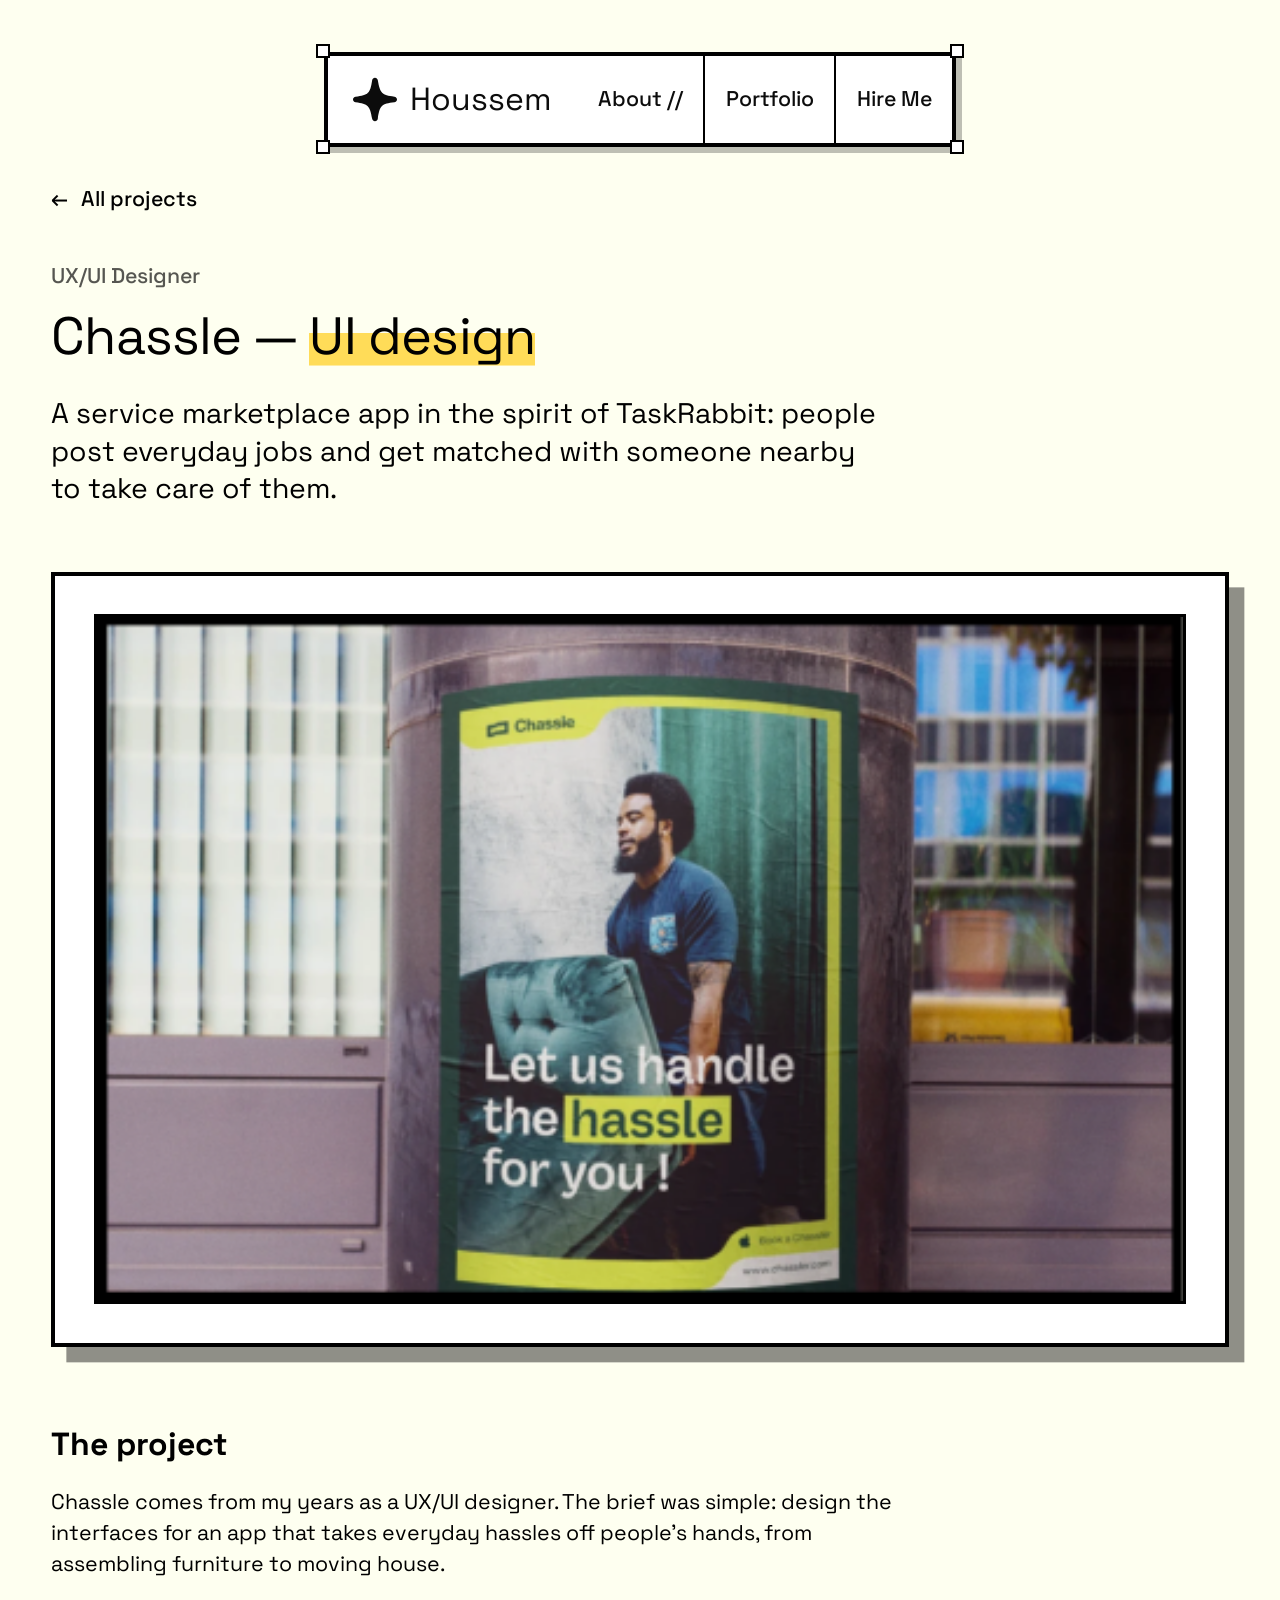
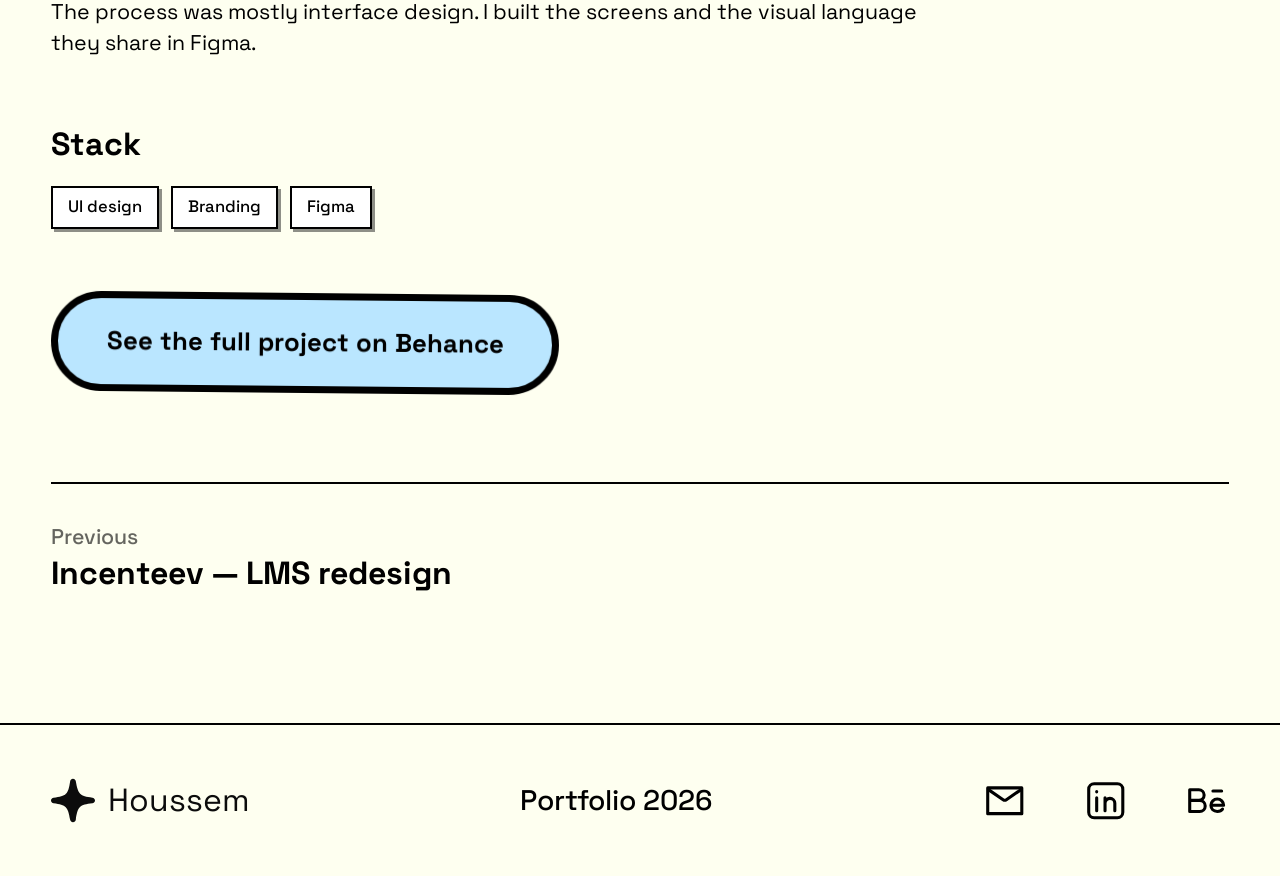
==== work/chassle-ui-design.html @ 91eaba1f "Portfolio site: initial commit Static site generated from content/site.mjs by build.mjs.  Co-Authore" ====
<!doctype html>
<html lang="en">
  <head>
    <meta charset="utf-8" />
    <meta name="viewport" content="width=device-width, initial-scale=1" />
    <title>Chassle — UI design · Houssem Setti</title>
    <meta name="description" content="A service marketplace app in the spirit of TaskRabbit: people post everyday jobs and get matched with someone nearby to take care of them." />
    <meta name="theme-color" content="#fefff0" />
    <meta property="og:title" content="Chassle — UI design · Houssem Setti" />
    <meta property="og:description" content="A service marketplace app in the spirit of TaskRabbit: people post everyday jobs and get matched with someone nearby to take care of them." />
    <meta property="og:type" content="website" />
    <link rel="icon" href="../assets/svg/logo-sparkle.svg" type="image/svg+xml" />
    <link rel="preconnect" href="https://fonts.googleapis.com" />
    <link rel="preconnect" href="https://fonts.gstatic.com" crossorigin />
    <link
      href="https://fonts.googleapis.com/css2?family=Space+Grotesk:wght@300..700&display=swap"
      rel="stylesheet"
    />
    <link rel="stylesheet" href="../assets/styles.css" />
  </head>
  <body>
    <a class="skip" href="#main">Skip to content</a>

    <header class="nav-wrap">
      <nav class="nav" data-open="false">
        <span class="nav__corner nav__corner--tl" aria-hidden="true"></span>
        <span class="nav__corner nav__corner--tr" aria-hidden="true"></span>
        <span class="nav__corner nav__corner--bl" aria-hidden="true"></span>
        <span class="nav__corner nav__corner--br" aria-hidden="true"></span>

        <a class="nav__brand" href="../index.html">
          <img src="../assets/svg/logo-sparkle.svg" alt="" width="49" height="49" />
          Houssem
        </a>

        <button class="nav__toggle" type="button" aria-expanded="false" aria-label="Menu">
          <span></span><span></span><span></span>
        </button>

        <ul class="nav__list">
          <li><a class="nav__link" href="../index.html#about"><span>About //</span></a></li>
          <li><a class="nav__link" href="../index.html#work"><span>Portfolio</span></a></li>
          <li><a class="nav__link" href="../index.html#contact"><span>Hire Me</span></a></li>
          <span class="nav__marker" aria-hidden="true"></span>
        </ul>
      </nav>
    </header>

    <main id="main">

      <div class="section work-page shell">
        <a class="back" href="../index.html#work">All projects</a>

        <header class="work-hero">
          <p class="work-hero__eyebrow">UX/UI Designer</p>
          <h1 class="work-hero__title">Chassle — <mark>UI design</mark></h1>
          <p class="work-hero__summary">A service marketplace app in the spirit of TaskRabbit: people post everyday jobs and get matched with someone nearby to take care of them.</p>
        </header>

        <figure class="work-shot reveal">
          <img src="../assets/img/work-chassle-ui-design.png" alt="Chassle — UI design" width="464" height="293" />
        </figure>


        <div class="work-body">
          <section class="work-section reveal">
            <h2 class="work-section__heading">The project</h2>
            <p>Chassle comes from my years as a UX/UI designer. The brief was simple: design the interfaces for an app that takes everyday hassles off people’s hands, from assembling furniture to moving house.</p>
            <p>The process was mostly interface design. I built the screens and the visual language they share in Figma.</p>
          </section>

          <section class="work-section reveal">
            <h2 class="work-section__heading">Stack</h2>
            <ul class="chips">
              <li class="chip">UI design</li>
              <li class="chip">Branding</li>
              <li class="chip">Figma</li>
            </ul>
          </section>

          <p class="work-link reveal">
            <a class="btn" href="https://www.behance.net/gallery/179997779/Chassle-Brand-Identity-by-Falta-Studio" target="_blank" rel="noreferrer noopener">See the full project on Behance</a>
          </p>
        </div>

        <nav class="work-nav">
          <a class="work-nav__link" href="incenteev-lms-feature.html"><small>Previous</small>Incenteev — LMS redesign</a>
          <span></span>
        </nav>
      </div>
    </main>

    <footer class="footer">
      <div class="shell footer__row">
        <a class="nav__brand" href="../index.html" style="padding:0">
          <img src="../assets/svg/logo-sparkle.svg" alt="" width="49" height="49" />
          Houssem
        </a>
        <p class="footer__line">Portfolio 2026</p>
        <div class="footer__social">
          <a class="social" href="mailto:houssemsetties@gmail.com">
            <span class="visually-hidden">Email</span>
            <svg viewBox="0 0 24 24" fill="none" stroke="currentColor" stroke-width="1.7" stroke-linecap="round" stroke-linejoin="round" aria-hidden="true"><path d="M2.6 4.9h18.8v14.2H2.6z" /><path d="m3.2 6 7.9 5.4a1.6 1.6 0 0 0 1.8 0L20.8 6" /></svg>
          </a>
          <a class="social" href="https://www.linkedin.com/in/houssem-setti/" target="_blank" rel="noreferrer noopener">
            <span class="visually-hidden">LinkedIn</span>
            <svg viewBox="0 0 24 24" fill="none" stroke="currentColor" stroke-width="1.7" stroke-linecap="round" stroke-linejoin="round" aria-hidden="true"><rect x="2.6" y="2.6" width="18.8" height="18.8" rx="3" /><path d="M7 10.4v7.1M7 6.9v.2M11.6 17.5v-4.1a2.7 2.7 0 0 1 5.4 0v4.1M11.6 10.4v7.1" /></svg>
          </a>
          <a class="social" href="https://www.behance.net/houssemsetti" target="_blank" rel="noreferrer noopener">
            <span class="visually-hidden">Behance</span>
            <svg viewBox="0 0 24 24" fill="none" stroke="currentColor" stroke-width="1.7" stroke-linecap="round" stroke-linejoin="round" aria-hidden="true"><path d="M2.6 5.9h5a2.9 2.9 0 0 1 0 5.9h-5zM2.6 11.8h5.5a3 3 0 0 1 0 6.1H2.6zM14.3 14.5h7a3.5 3.5 0 1 0-7 0c0 2 1.4 3.4 3.5 3.4 1.3 0 2.3-.4 2.9-1.3M15.4 6.6h4.8" /></svg>
          </a>
        </div>
      </div>
    </footer>

    <script src="../assets/main.js" defer></script>
  </body>
</html>
---- assets/styles.css ----
/* ==========================================================================
   Houssem Setti — portfolio v2
   Design system lifted from the Figma "Portfolio design V2" frame.
   Tokens live at the top; everything below only consumes them.
   ========================================================================== */

/* --- Tokens --------------------------------------------------------------- */

:root {
  /* Surface */
  --paper: #fefff0;
  --card: #ffffff;
  --ink: #000000;
  --ink-soft: #0c0c0c;

  /* Accents, straight from the Figma badges */
  --yellow: #ffdc58;
  --blue: #bae6ff;
  --purple: #c5a1ff;
  --red: #ff6258;
  --sky: #61bcff;

  /* Hard shadows */
  --shadow-ink: rgba(0, 0, 0, 0.44);
  --shadow-soft: rgba(0, 0, 0, 0.25);
  --shadow-grey: #8e8f87;

  /* Stroke weights. Everything is hand-drawn-thick and scales with the page. */
  --bw: clamp(2px, 0.35vw, 5px);
  --bw-thick: clamp(3px, 0.56vw, 8px);
  --bw-hair: clamp(2px, 0.21vw, 3px);
  --bw-img: clamp(2px, 0.3vw, 4px);

  /* Type */
  --font: "Space Grotesk", "Inter", ui-sans-serif, system-ui, -apple-system, sans-serif;
  --t-h1: clamp(1.875rem, 4.1vw, 3.6875rem);
  --t-h2: clamp(2.125rem, 5.55vw, 5rem);
  --t-h3: clamp(1.625rem, 3.34vw, 3rem);
  --t-title: clamp(1.375rem, 2.5vw, 2.25rem);
  --t-body: clamp(1rem, 1.67vw, 1.5rem);
  --t-lead: clamp(1rem, 2.22vw, 2rem);
  --t-nav: clamp(1.0625rem, 1.67vw, 1.5rem);
  --t-brand: clamp(1.375rem, 2.5vw, 2.25rem);

  /* Rhythm */
  --page: 1240px;
  --gutter: clamp(1.25rem, 4vw, 3.5rem);
  --section-gap: clamp(4.5rem, 10vw, 9.5rem);

  /* Motion — borrowed from the iOS kit.
     `ease-ios` is the standard iOS transition curve; `ease-spring` overshoots
     the way a UIKit spring does when you let go of a control. */
  --ease-ios: cubic-bezier(0.32, 0.72, 0, 1);
  --ease-spring: cubic-bezier(0.34, 1.56, 0.64, 1);
  --dur-fast: 180ms;
  --dur: 320ms;
  --dur-slow: 560ms;
}

/* --- Reset ---------------------------------------------------------------- */

*,
*::before,
*::after { box-sizing: border-box; }

html {
  -webkit-text-size-adjust: 100%;
  /* JS drives the smooth scroll so it can use the iOS easing curve, but this
     keeps keyboard / no-JS navigation pleasant too. */
  scroll-behavior: smooth;
  scroll-padding-top: clamp(6rem, 12vw, 10rem);
}

body {
  margin: 0;
  background: var(--paper);
  color: var(--ink);
  font-family: var(--font);
  font-size: var(--t-body);
  line-height: 1.35;
  -webkit-font-smoothing: antialiased;
  overflow-x: hidden;
}

img, svg { display: block; max-width: 100%; }
a { color: inherit; }
h1, h2, h3, p, ul, figure, blockquote { margin: 0; }
ul { padding: 0; list-style: none; }
button { font: inherit; color: inherit; background: none; border: 0; }

::selection { background: var(--yellow); color: var(--ink); }

:focus-visible {
  outline: var(--bw-hair) solid var(--ink);
  outline-offset: 4px;
  border-radius: 2px;
}

.skip {
  position: absolute;
  left: -9999px;
  top: 0;
  z-index: 100;
  padding: 0.75rem 1.25rem;
  background: var(--yellow);
  border: var(--bw-hair) solid var(--ink);
  font-weight: 700;
}
.skip:focus { left: 1rem; top: 1rem; }

.visually-hidden {
  position: absolute;
  width: 1px; height: 1px;
  margin: -1px; padding: 0;
  overflow: hidden;
  clip-path: inset(50%);
  white-space: nowrap;
}

/* --- Layout --------------------------------------------------------------- */

.shell {
  width: min(100% - (var(--gutter) * 2), var(--page));
  margin-inline: auto;
}

.section { padding-block: var(--section-gap); position: relative; }

/* --- Shared: hand-drawn frame -------------------------------------------- */

/* The sketchy black outline is an SVG that deliberately overhangs the box it
   wraps, exactly as it does in the Figma file. */
.sketch {
  position: absolute;
  left: -3.32%;
  top: -2.54%;
  width: 107.04%;
  height: 105.47%;
  max-width: none; /* the overhang needs more than the global 100% cap */
  pointer-events: none;
}

/* --- Shared: pill button -------------------------------------------------- */

.btn {
  --btn-bg: var(--blue);
  display: inline-flex;
  align-items: center;
  justify-content: center;
  padding: clamp(0.85rem, 2vw, 1.875rem) clamp(1.75rem, 3.8vw, 3.4375rem);
  background: var(--btn-bg);
  border: var(--bw-thick) solid var(--ink);
  border-radius: 92px;
  font-size: clamp(1rem, 2.01vw, 1.8125rem);
  font-weight: 700;
  text-decoration: none;
  white-space: nowrap;
  rotate: 0.54deg;
  transition:
    transform var(--dur) var(--ease-spring),
    background-color var(--dur-fast) var(--ease-ios);
  will-change: transform;
}

@media (hover: hover) {
  .btn:hover { transform: translateY(-3px) scale(1.02); background: #a9def9; }
}

/* iOS press: the control shrinks under the finger and springs back. */
.btn.is-pressed { transform: scale(0.94); transition-duration: var(--dur-fast); }

.cta-group {
  position: relative;
  display: inline-flex;
  align-items: flex-end;
}

/* The three scribbled "tap" marks that sit next to the button in the design. */
.cta-group__spark {
  position: absolute;
  left: 100%;
  bottom: clamp(-0.6rem, -1.2vw, -0.4rem);
  width: clamp(1.25rem, 2.7vw, 2.4rem);
  margin-left: clamp(-0.6rem, -0.7vw, -0.45rem);
  rotate: 32.89deg;
  transition: transform var(--dur) var(--ease-spring), opacity var(--dur) var(--ease-ios);
}
.cta-group:hover .cta-group__spark { transform: translate(4px, -4px) scale(1.12); }

/* --- Nav ------------------------------------------------------------------ */

.nav-wrap {
  position: sticky;
  top: clamp(0.75rem, 2vw, 1.75rem);
  z-index: 50;
  display: flex;
  justify-content: center;
  padding-inline: var(--gutter);
  padding-top: clamp(0.75rem, 2vw, 1.75rem);
  pointer-events: none;
}

.nav {
  position: relative;
  display: flex;
  align-items: stretch;
  background: var(--card);
  border: var(--bw) solid var(--ink);
  box-shadow: 6px 6px 0 var(--shadow-soft);
  pointer-events: auto;
  transition: box-shadow var(--dur) var(--ease-ios), transform var(--dur) var(--ease-ios);
}

/* The four little outlined squares pinned to the nav corners. */
.nav__corner {
  position: absolute;
  width: 14px;
  height: 14px;
  background: var(--card);
  border: var(--bw-hair) solid var(--ink);
}
.nav__corner--tl { left: calc(var(--bw) * -1 - 7px); top: calc(var(--bw) * -1 - 7px); }
.nav__corner--tr { right: calc(var(--bw) * -1 - 7px); top: calc(var(--bw) * -1 - 7px); }
.nav__corner--bl { left: calc(var(--bw) * -1 - 7px); bottom: calc(var(--bw) * -1 - 7px); }
.nav__corner--br { right: calc(var(--bw) * -1 - 7px); bottom: calc(var(--bw) * -1 - 7px); }

.nav__brand {
  display: flex;
  align-items: center;
  gap: clamp(0.5rem, 1vw, 0.9375rem);
  padding: clamp(0.7rem, 1.5vw, 1.375rem) clamp(1rem, 2vw, 1.75rem);
  font-size: var(--t-brand);
  color: var(--ink-soft);
  text-decoration: none;
  transition: transform var(--dur) var(--ease-spring);
}
.nav__brand img {
  width: clamp(1.5rem, 3.4vw, 3.0625rem);
  transition: transform var(--dur-slow) var(--ease-spring);
}
@media (hover: hover) {
  .nav__brand:hover img { transform: rotate(90deg) scale(1.1); }
}
.nav__brand.is-pressed { transform: scale(0.95); }

.nav__list {
  position: relative;
  display: flex;
  align-items: stretch;
}

.nav__list li { display: flex; }
.nav__list li + li,
.nav__brand + .nav__list { border-left: var(--bw-hair) solid var(--ink); }

.nav__link {
  position: relative;
  display: flex;
  align-items: center;
  padding: clamp(0.7rem, 1.5vw, 1.375rem) clamp(0.8rem, 1.6vw, 1.5rem);
  font-size: var(--t-nav);
  font-weight: 500;
  color: var(--ink-soft);
  text-decoration: none;
  white-space: nowrap;
  transition: transform var(--dur) var(--ease-spring);
}
.nav__link span { position: relative; z-index: 1; }
.nav__link.is-pressed { transform: scale(0.92); }

/* The yellow marker behind the current section's label. It slides between
   items like an iOS segmented control rather than cutting. */
.nav__marker {
  position: absolute;
  left: 0;
  bottom: clamp(0.9rem, 2vw, 1.55rem);
  height: 10px;
  background: var(--yellow);
  transform: translateX(var(--marker-x, 0)) scaleX(var(--marker-sx, 0));
  transform-origin: left center;
  width: 1px;
  opacity: 0;
  transition:
    transform var(--dur-slow) var(--ease-ios),
    opacity var(--dur) var(--ease-ios);
  pointer-events: none;
}
.nav__marker.is-on { opacity: 1; }

.nav__toggle {
  display: none;
  align-items: center;
  padding: clamp(0.7rem, 1.5vw, 1.375rem) clamp(0.9rem, 2vw, 1.25rem);
  border-left: var(--bw-hair) solid var(--ink);
  cursor: pointer;
  transition: transform var(--dur) var(--ease-spring);
}
.nav__toggle.is-pressed { transform: scale(0.9); }
.nav__toggle span {
  display: block;
  width: 26px;
  height: 3px;
  background: var(--ink);
  transition: transform var(--dur) var(--ease-spring), opacity var(--dur-fast) linear;
}
.nav__toggle span + span { margin-top: 6px; }
.nav[data-open="true"] .nav__toggle span:nth-child(1) { transform: translateY(9px) rotate(45deg); }
.nav[data-open="true"] .nav__toggle span:nth-child(2) { opacity: 0; }
.nav[data-open="true"] .nav__toggle span:nth-child(3) { transform: translateY(-9px) rotate(-45deg); }

@media (max-width: 800px) {
  .nav { width: 100%; justify-content: space-between; }
  .nav__toggle { display: flex; flex-direction: column; justify-content: center; }
  .nav__list {
    position: absolute;
    top: calc(100% + var(--bw));
    left: calc(var(--bw) * -1);
    right: calc(var(--bw) * -1);
    flex-direction: column;
    align-items: stretch;
    background: var(--card);
    border: var(--bw) solid var(--ink);
    box-shadow: 6px 6px 0 var(--shadow-soft);
    /* Springs open from the top edge, the way an iOS sheet does. */
    transform-origin: top center;
    transform: scaleY(0.6) translateY(-8px);
    opacity: 0;
    visibility: hidden;
    transition:
      transform var(--dur) var(--ease-spring),
      opacity var(--dur-fast) var(--ease-ios),
      visibility 0s linear var(--dur);
  }
  .nav[data-open="true"] .nav__list {
    transform: none;
    opacity: 1;
    visibility: visible;
    transition-delay: 0s;
  }
  .nav__list li + li { border-left: 0; border-top: var(--bw-hair) solid var(--ink); }
  .nav__brand + .nav__list { border-left: 0; }
  .nav__link { justify-content: flex-start; padding: 1rem 1.25rem; }
  .nav__marker { display: none; }
}

/* --- Hero ----------------------------------------------------------------- */

.hero {
  display: grid;
  grid-template-columns: minmax(0, 1.21fr) minmax(0, 1fr);
  align-items: center;
  gap: clamp(2rem, 8vw, 7.5rem);
  padding-top: clamp(2rem, 5vw, 4rem);
  padding-bottom: var(--section-gap);
}

.hero__sticker {
  width: clamp(5rem, 11.5vw, 10.25rem);
  rotate: 55deg;
  margin-bottom: clamp(0.5rem, 1.7vw, 1.5rem);
  transform-origin: center;
}

.hero__title {
  font-size: var(--t-h1);
  font-weight: 400;
  line-height: 1.26;
  letter-spacing: -0.01em;
  max-width: 10.5em;
  margin-bottom: clamp(1.25rem, 3vw, 2.4rem);
}

/* The yellow marker bar sits behind the words, not around them. */
.hero__title mark {
  background: linear-gradient(var(--yellow), var(--yellow)) 0 88% / 100% 0.62em no-repeat;
  color: inherit;
  padding-inline: 0.06em;
  box-decoration-break: clone;
  -webkit-box-decoration-break: clone;
}

/* --- Hero: the framed photo ---------------------------------------------- */

.frame {
  position: relative;
  width: 100%;
  max-width: 512px;
  margin-inline: auto;
  aspect-ratio: 1;
  background: var(--card);
  filter: drop-shadow(-9px 10px 0 var(--shadow-ink));
  transition: transform var(--dur-slow) var(--ease-spring);
}

.frame__img {
  position: absolute;
  left: 8.98%;
  top: 10.55%;
  width: 82.03%;
  height: 78.91%;
  object-fit: cover;
  border: var(--bw-img) solid var(--ink);
}

.frame__dot {
  position: absolute;
  top: 4.52%;
  width: 3.9%;
  aspect-ratio: 1;
  background: var(--ink);
  border-radius: 50%;
}
.frame__dot--a { left: 35.94%; }
.frame__dot--b { left: 59.96%; }

.frame__badge {
  position: absolute;
  left: -3.9%;
  top: 16.8%;
  width: 17.97%;
  aspect-ratio: 1;
  display: grid;
  place-items: center;
  background: var(--yellow);
  border: var(--bw-hair) solid var(--ink);
  border-radius: 50%;
  animation: bob 5s var(--ease-ios) infinite;
}
.frame__badge img { width: 51%; }

.frame__arc {
  position: absolute;
  left: 85.35%;
  top: -9.57%;
  width: 19.58%;
  rotate: -51.98deg;
}

.frame__star {
  position: absolute;
  left: 71.88%;
  top: 74.83%;
  width: 29.49%;
  transform: scaleX(-1) rotate(180deg);
  animation: bob 7s var(--ease-ios) infinite reverse;
}

@keyframes bob {
  0%, 100% { translate: 0 0; }
  50% { translate: 0 -8px; }
}

@media (max-width: 860px) {
  .hero {
    grid-template-columns: minmax(0, 1fr);
    gap: clamp(2.5rem, 8vw, 4rem);
  }
  .frame { max-width: 320px; }
  .hero__title { max-width: none; }
}

/* --- Tool band ------------------------------------------------------------ */

.band {
  background: var(--ink);
  color: var(--card);
  padding-block: clamp(1rem, 2.7vw, 2.4375rem);
  overflow: hidden;
}

.band__track {
  display: flex;
  width: max-content;
  animation: drift 28s linear infinite;
}
.band:hover .band__track { animation-play-state: paused; }

.band__group {
  display: flex;
  gap: clamp(2rem, 6.1vw, 5.5rem);
  padding-right: clamp(2rem, 6.1vw, 5.5rem);
  font-size: var(--t-h3);
  font-weight: 500;
  white-space: nowrap;
}

@keyframes drift {
  from { transform: translateX(0); }
  to { transform: translateX(-50%); }
}

/* --- Section headings ----------------------------------------------------- */

.head {
  position: relative;
  display: flex;
  align-items: center;
  gap: clamp(0.6rem, 2vw, 1.5rem);
  margin-bottom: clamp(2rem, 5vw, 4.25rem);
}

.head--center { justify-content: center; }

.head__title {
  position: relative;
  font-size: var(--t-h2);
  font-weight: 400;
  line-height: 1.1;
  letter-spacing: -0.015em;
}

.head__title--sm { font-size: var(--t-h3); }

/* The hand-drawn underline that runs under the second word. */
.head__underline {
  display: block;
  width: 72%;
  margin-left: auto;
  margin-top: -0.12em;
}

.head__sticker {
  width: clamp(3.25rem, 8vw, 7.1rem);
  rotate: 55deg;
  flex: none;
  align-self: flex-start;
}

.head__smiley {
  width: clamp(2rem, 4vw, 3.5rem);
  flex: none;
}

/* --- Project grid --------------------------------------------------------- */

.work__grid {
  display: grid;
  grid-template-columns: repeat(2, minmax(0, 1fr));
  gap: clamp(2.5rem, 6vw, 5.4rem);
}

.card {
  container-type: inline-size;
  position: relative;
  display: block;
  aspect-ratio: 1;
  background: var(--card);
  text-decoration: none;
  filter: drop-shadow(-9px 10px 0 var(--shadow-ink));
  transition:
    transform var(--dur-slow) var(--ease-spring),
    filter var(--dur) var(--ease-ios);
  will-change: transform;
}

@media (hover: hover) {
  .card:hover {
    transform: translate(4px, -6px);
    filter: drop-shadow(-14px 16px 0 var(--shadow-ink));
  }
}

.card.is-pressed {
  transform: scale(0.972);
  filter: drop-shadow(-4px 5px 0 var(--shadow-ink));
  transition-duration: var(--dur-fast);
}

.card__media {
  position: absolute;
  left: 6.64%;
  top: 8.4%;
  width: 86.52%;
  height: 54.69%;
  overflow: hidden;
  border: var(--bw-img) solid var(--ink);
}
.card__media img {
  width: 100%;
  height: 100%;
  object-fit: cover;
  transition: transform var(--dur-slow) var(--ease-ios);
}
@media (hover: hover) {
  .card:hover .card__media img { transform: scale(1.04); }
}

.card__foot {
  position: absolute;
  left: 6.72%;
  right: 6.72%;
  top: 69.03%;
  display: flex;
  align-items: flex-start;
  justify-content: space-between;
  gap: 1rem;
  color: var(--ink);
}

.card__name {
  display: block;
  font-size: clamp(1.25rem, 6.72cqi, 2.25rem);
  font-weight: 700;
  line-height: 1.15;
}

.card__tagline {
  display: block;
  margin-top: 0.34em;
  font-size: clamp(0.875rem, 4.48cqi, 1.5rem);
  font-weight: 500;
  line-height: 1.25;
}

.card__arrow {
  flex: none;
  display: grid;
  place-items: center;
  width: 7.09cqi;
  min-width: 26px;
  aspect-ratio: 1;
  background: var(--ink);
  box-shadow: 4px 4px 0 var(--shadow-grey);
  transition:
    transform var(--dur) var(--ease-spring),
    box-shadow var(--dur) var(--ease-ios);
}
.card__arrow img { width: 64%; }
@media (hover: hover) {
  .card:hover .card__arrow {
    transform: translate(-2px, -2px);
    box-shadow: 7px 7px 0 var(--shadow-grey);
  }
}
.card.is-pressed .card__arrow { transform: none; box-shadow: 2px 2px 0 var(--shadow-grey); }

/* A project whose write-up is still a placeholder. */
.card__flag {
  position: absolute;
  left: 6.72%;
  top: 8.4%;
  z-index: 2;
  padding: 0.35em 0.7em;
  background: var(--yellow);
  border: var(--bw-hair) solid var(--ink);
  font-size: clamp(0.6875rem, 2.8cqi, 0.9375rem);
  font-weight: 700;
  letter-spacing: 0.04em;
  text-transform: uppercase;
  rotate: -3deg;
}

@media (max-width: 760px) {
  .work__grid { grid-template-columns: minmax(0, 1fr); }
}

/* --- Career --------------------------------------------------------------- */

/* The 3px rules are the grid's own gaps showing through a black backdrop —
   that keeps every line exactly one weight, with no doubling at the joins. */
.career__grid {
  display: grid;
  grid-template-columns: minmax(0, 1fr) minmax(0, 2fr);
  gap: var(--bw-hair);
  background: var(--ink);
  border-top: var(--bw-hair) solid var(--ink);
  border-bottom: var(--bw-hair) solid var(--ink);
}

.career__stats,
.career__roles {
  display: grid;
  gap: var(--bw-hair);
  background: var(--ink);
}
.career__roles { grid-template-columns: repeat(2, minmax(0, 1fr)); }

.cell {
  background: var(--paper);
  padding: clamp(1.5rem, 3.4vw, 3.75rem) clamp(1.25rem, 2vw, 1.625rem);
}

.stat__value {
  display: block;
  font-size: var(--t-h3);
  font-weight: 500;
  line-height: 1.1;
}
.stat__label {
  display: block;
  margin-top: 0.4em;
  font-size: var(--t-body);
  font-weight: 500;
}

.role__badge {
  display: grid;
  place-items: center;
  width: clamp(3rem, 4.9vw, 4.375rem);
  aspect-ratio: 1;
  border: var(--bw-hair) solid var(--ink);
  border-radius: 50%;
  margin-bottom: clamp(0.85rem, 1.3vw, 1.1875rem);
  transition: transform var(--dur-slow) var(--ease-spring);
}
.role__badge img { width: 58%; }
.cell:hover .role__badge { transform: rotate(-12deg) scale(1.08); }

.role__badge--yellow { background: var(--yellow); }
.role__badge--purple { background: var(--purple); }
.role__badge--red { background: var(--red); }
.role__badge--sky { background: var(--sky); }

.role__title {
  font-size: var(--t-title);
  font-weight: 700;
  line-height: 1.2;
}
.role__meta {
  margin-top: clamp(0.5rem, 1.3vw, 1.1875rem);
  font-size: var(--t-body);
  font-weight: 500;
}
.role__note {
  margin-top: 0.6em;
  font-size: var(--t-body);
  font-weight: 500;
  opacity: 0.68;
}

@media (max-width: 860px) {
  .career__grid { grid-template-columns: minmax(0, 1fr); }
  .career__roles { grid-template-columns: minmax(0, 1fr); }
}

/* --- Contact -------------------------------------------------------------- */

.contact__box {
  position: relative;
  background: var(--card);
  border: var(--bw-thick) solid var(--ink);
  border-radius: 2px;
  box-shadow: clamp(8px, 1.5vw, 21px) clamp(8px, 1.5vw, 21px) 0 rgba(0, 0, 0, 0.4);
  padding: clamp(2.25rem, 5vw, 4.4rem) clamp(1.5rem, 5vw, 5rem);
  text-align: center;
  transition: box-shadow var(--dur-slow) var(--ease-ios);
}

.contact__title {
  font-size: var(--t-h3);
  font-weight: 500;
  line-height: 1.15;
}

.contact__body {
  max-width: 42ch;
  margin: clamp(0.9rem, 2vw, 1.4rem) auto 0;
  font-size: var(--t-lead);
  line-height: 1.3;
}

.contact .cta-group { margin-top: clamp(1.5rem, 3.4vw, 3.2rem); }

/* --- Footer --------------------------------------------------------------- */

.footer {
  border-top: var(--bw-hair) solid var(--ink);
  padding-block: clamp(1.75rem, 4vw, 3.4rem);
}

.footer__row {
  display: flex;
  align-items: center;
  justify-content: space-between;
  gap: clamp(1rem, 4vw, 3rem);
  flex-wrap: wrap;
}

.footer__line { font-size: var(--t-lead); font-weight: 500; }

.footer__social {
  display: flex;
  align-items: center;
  gap: clamp(1rem, 4.5vw, 4.5rem);
}

.social {
  display: grid;
  place-items: center;
  width: clamp(2rem, 3.4vw, 3rem);
  aspect-ratio: 1;
  transition: transform var(--dur) var(--ease-spring);
}
.social svg { width: 100%; height: 100%; }
@media (hover: hover) {
  .social:hover { transform: translateY(-4px) rotate(-8deg); }
}
.social.is-pressed { transform: scale(0.85); }

@media (max-width: 640px) {
  .footer__row { justify-content: center; text-align: center; }
}

/* --- Scattered decorations ------------------------------------------------ */

.deco {
  position: absolute;
  z-index: -1;
  width: clamp(4rem, 10vw, 9.4rem);
  pointer-events: none;
  user-select: none;
}
.deco--a { left: -4vw; top: 12%; rotate: 8deg; }
.deco--b { right: -5vw; top: -1%; rotate: -24deg; }
.deco--c { left: -5vw; bottom: 8%; rotate: -14deg; }
.deco--d { right: -4vw; top: -4%; rotate: 18deg; }

@media (max-width: 1100px) {
  .deco { display: none; }
}

/* --- Case-study pages ----------------------------------------------------- */

.work-page { padding-top: clamp(2rem, 5vw, 4rem); }

.back {
  display: inline-flex;
  align-items: center;
  gap: 0.6em;
  font-size: var(--t-body);
  font-weight: 500;
  text-decoration: none;
  transition: transform var(--dur) var(--ease-spring);
}
.back::before { content: "←"; }
@media (hover: hover) { .back:hover { transform: translateX(-5px); } }
.back.is-pressed { transform: scale(0.94); }

.work-hero { margin-top: clamp(1.5rem, 4vw, 3rem); }

.work-hero__eyebrow {
  font-size: var(--t-body);
  font-weight: 500;
  opacity: 0.66;
}

.work-hero__title {
  margin-top: 0.3em;
  font-size: var(--t-h1);
  font-weight: 400;
  line-height: 1.16;
  letter-spacing: -0.015em;
  max-width: 20ch;
}
.work-hero__title mark {
  background: linear-gradient(var(--yellow), var(--yellow)) 0 88% / 100% 0.62em no-repeat;
  color: inherit;
  box-decoration-break: clone;
  -webkit-box-decoration-break: clone;
}

.work-hero__summary {
  max-width: 46ch;
  margin-top: clamp(1rem, 2.5vw, 1.75rem);
  font-size: var(--t-lead);
  line-height: 1.32;
}

/* The hand-drawn frame is cut for a square; a wide shot gets the plain
   heavy border and the same offset shadow instead. */
.work-shot {
  position: relative;
  margin-top: clamp(2rem, 5vw, 4rem);
  padding: clamp(1rem, 3vw, 2.75rem);
  background: var(--card);
  border: var(--bw) solid var(--ink);
  box-shadow: clamp(8px, 1.2vw, 16px) clamp(8px, 1.2vw, 16px) 0 var(--shadow-ink);
}
.work-shot img {
  height: auto; /* the height attribute would otherwise beat aspect-ratio */
  width: 100%;
  aspect-ratio: 464 / 293;
  object-fit: cover;
  border: var(--bw-img) solid var(--ink);
}

.work-stats {
  display: grid;
  grid-template-columns: repeat(3, minmax(0, 1fr));
  gap: var(--bw-hair);
  background: var(--ink);
  border-top: var(--bw-hair) solid var(--ink);
  border-bottom: var(--bw-hair) solid var(--ink);
  margin-top: clamp(2.5rem, 6vw, 5rem);
}

.work-body {
  display: grid;
  gap: clamp(2.25rem, 5vw, 4rem);
  margin-top: clamp(2.5rem, 6vw, 5rem);
}

.work-section__heading {
  font-size: var(--t-title);
  font-weight: 700;
  margin-bottom: clamp(0.75rem, 1.6vw, 1.25rem);
}

.work-section p + p { margin-top: 0.8em; }
.work-section p,
.work-section li { max-width: 62ch; line-height: 1.45; }

.work-section ul { display: grid; gap: 0.7em; }
.work-section li { position: relative; padding-left: 1.6em; }
.work-section li::before {
  content: "→";
  position: absolute;
  left: 0;
  opacity: 0.55;
}

.work-section .chips {
  display: flex;
  flex-wrap: wrap;
  gap: clamp(0.5rem, 1vw, 0.75rem);
}
.work-section .chip::before { content: none; }
.work-section .chip {
  padding: 0.45em 0.9em;
  background: var(--card);
  border: var(--bw-hair) solid var(--ink);
  font-size: clamp(0.875rem, 1.3vw, 1.125rem);
  font-weight: 500;
  box-shadow: 3px 3px 0 var(--shadow-grey);
}

/* Project screens: the same heavy border and offset shadow as the lead shot,
   at a lighter weight so a grid of them doesn't get noisy. */
.gallery {
  display: grid;
  grid-template-columns: repeat(2, minmax(0, 1fr));
  gap: clamp(1.5rem, 3.5vw, 3rem);
  align-items: start;
}
.gallery--phone { grid-template-columns: repeat(4, minmax(0, 1fr)); }

.gallery__item img {
  width: 100%;
  height: auto;
  background: var(--card);
  border: var(--bw-img) solid var(--ink);
  box-shadow: clamp(5px, 0.8vw, 10px) clamp(5px, 0.8vw, 10px) 0 var(--shadow-ink);
}
.gallery__item figcaption {
  margin-top: clamp(0.75rem, 1.5vw, 1.1rem);
  font-size: clamp(0.875rem, 1.2vw, 1.0625rem);
  line-height: 1.4;
  opacity: 0.75;
}

@media (max-width: 900px) {
  .gallery--phone { grid-template-columns: repeat(2, minmax(0, 1fr)); }
}
@media (max-width: 640px) {
  .gallery--wide { grid-template-columns: minmax(0, 1fr); }
}

.draft-note {
  margin-top: clamp(1.5rem, 4vw, 2.5rem);
  padding: clamp(1rem, 2.5vw, 1.5rem);
  background: var(--yellow);
  border: var(--bw-hair) solid var(--ink);
  font-weight: 500;
}

.work-nav {
  display: flex;
  justify-content: space-between;
  gap: 1.5rem;
  flex-wrap: wrap;
  margin-top: clamp(3rem, 7vw, 6rem);
  padding-top: clamp(1.5rem, 3vw, 2.5rem);
  border-top: var(--bw-hair) solid var(--ink);
}

.work-nav__link {
  font-size: var(--t-title);
  font-weight: 700;
  text-decoration: none;
  transition: transform var(--dur) var(--ease-spring);
}
@media (hover: hover) { .work-nav__link:hover { transform: translateY(-3px); } }
.work-nav__link.is-pressed { transform: scale(0.95); }
.work-nav__link small { display: block; font-size: var(--t-body); font-weight: 500; opacity: 0.6; }

@media (max-width: 640px) {
  .work-stats { grid-template-columns: minmax(0, 1fr); }
}

/* --- Scroll reveal -------------------------------------------------------- */

/* Scoped to .js-reveal, which main.js only sets once the observer is live —
   so a broken script leaves everything visible instead of blank. */
.js-reveal .reveal {
  opacity: 0;
  transform: translateY(26px);
  transition:
    opacity var(--dur-slow) var(--ease-ios),
    transform var(--dur-slow) var(--ease-ios);
}
.js-reveal .reveal.is-in { opacity: 1; transform: none; }

/* --- Reduced motion ------------------------------------------------------- */

@media (prefers-reduced-motion: reduce) {
  html { scroll-behavior: auto; }
  *,
  *::before,
  *::after {
    animation-duration: 0.001ms !important;
    animation-iteration-count: 1 !important;
    transition-duration: 0.001ms !important;
  }
  .js-reveal .reveal { opacity: 1; transform: none; }
  .band__track { animation: none; }
}
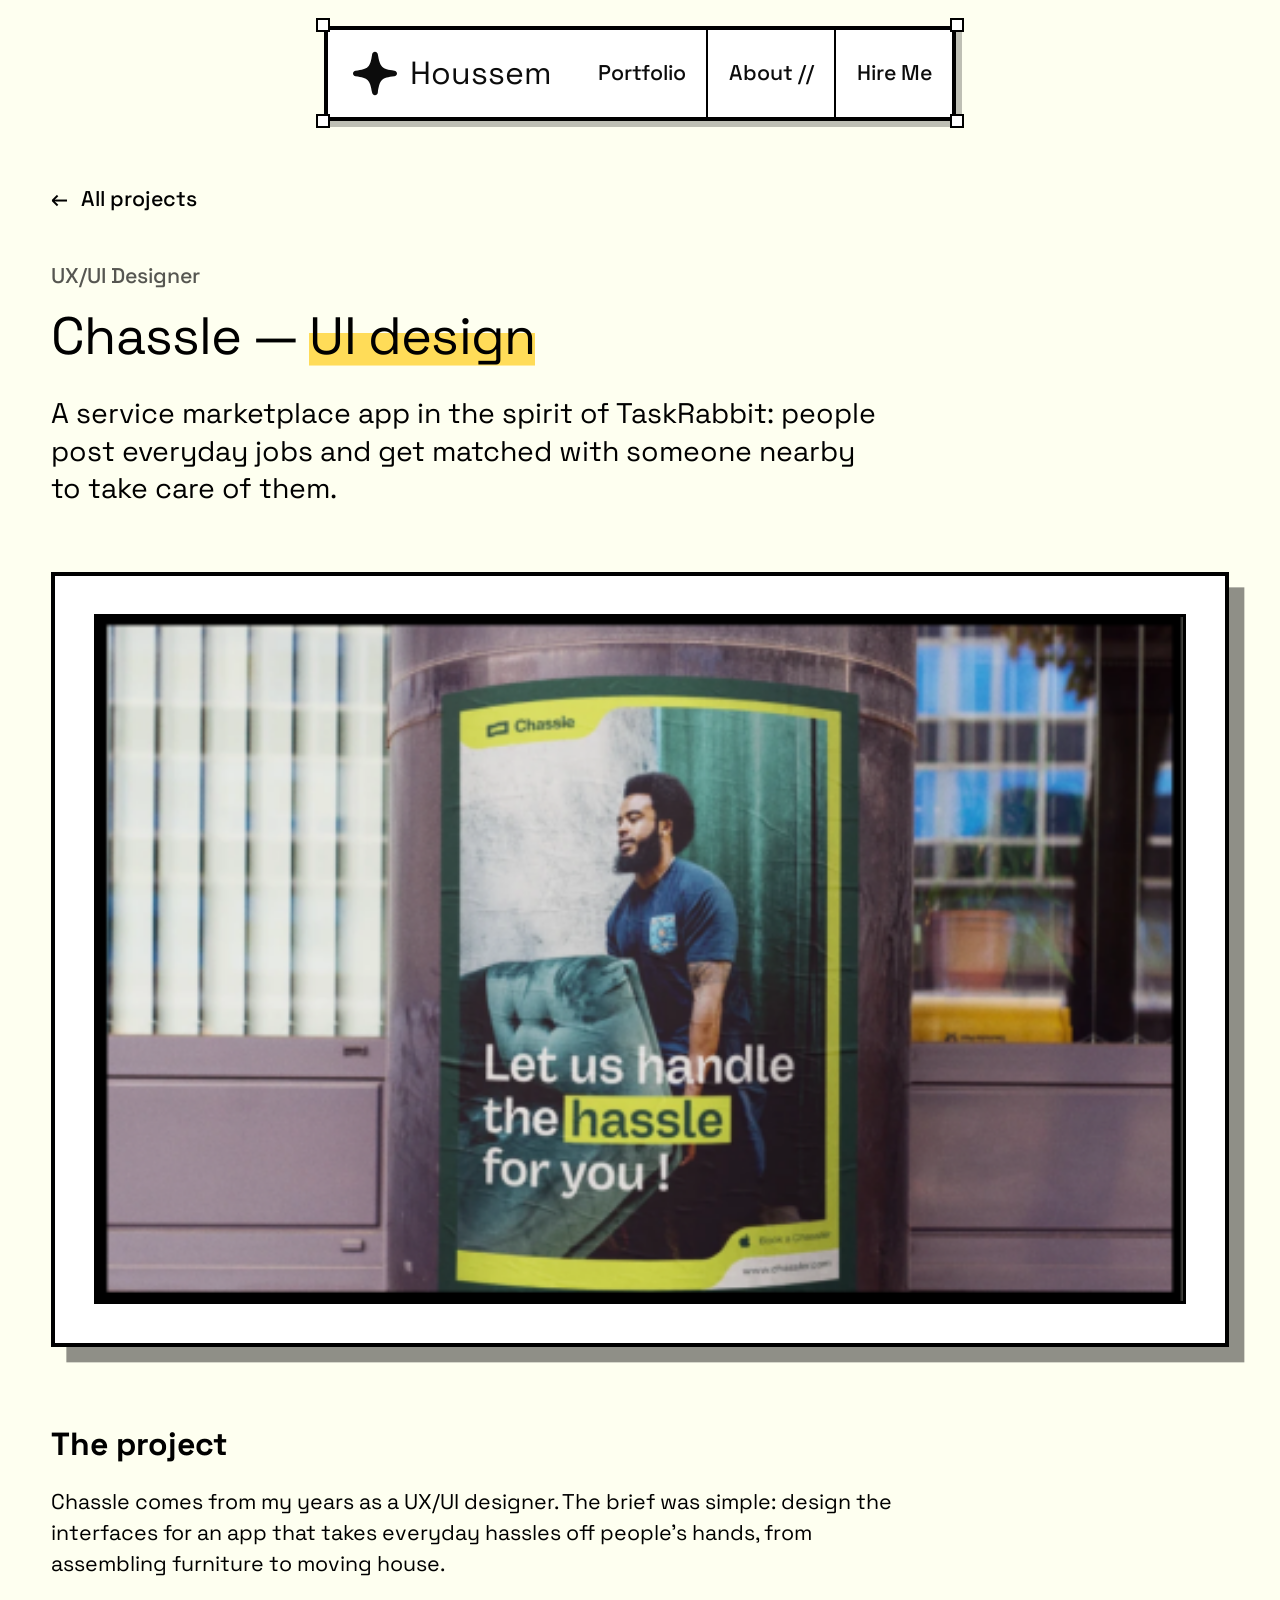
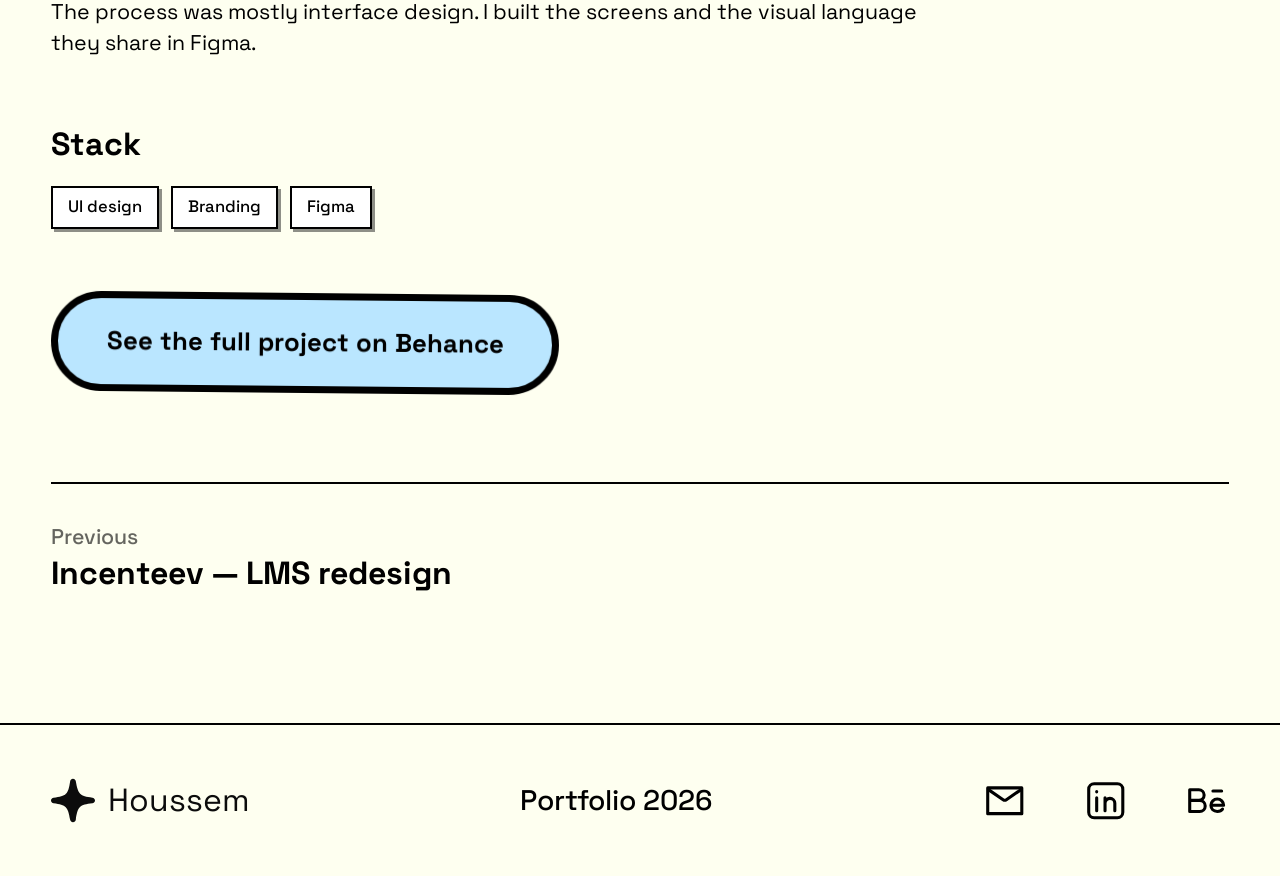
==== commit fb695f49: "Add About section, sticky nav bar, project peeks and logos - About me section between Career and Con" ====
--- a/work/chassle-ui-design.html
+++ b/work/chassle-ui-design.html
@@ -38,8 +38,8 @@
         </button>
 
         <ul class="nav__list">
+          <li><a class="nav__link" href="../index.html#work"><span>Portfolio</span></a></li>
           <li><a class="nav__link" href="../index.html#about"><span>About //</span></a></li>
-          <li><a class="nav__link" href="../index.html#work"><span>Portfolio</span></a></li>
           <li><a class="nav__link" href="../index.html#contact"><span>Hire Me</span></a></li>
           <span class="nav__marker" aria-hidden="true"></span>
         </ul>
--- a/assets/styles.css
+++ b/assets/styles.css
@@ -189,26 +189,50 @@
 
 /* --- Nav ------------------------------------------------------------------ */
 
+/* Floats as a boxed bar at the top of the page. Once the page scrolls, main.js
+   adds `.is-stuck` and the box grows into a thinner, full-width bar pinned to
+   the top edge. main.js also locks the wrapper's height to its resting size,
+   so the bar slimming down never shifts the content underneath. */
 .nav-wrap {
   position: sticky;
-  top: clamp(0.75rem, 2vw, 1.75rem);
+  top: 0;
   z-index: 50;
   display: flex;
+  align-items: flex-start;
   justify-content: center;
   padding-inline: var(--gutter);
   padding-top: clamp(0.75rem, 2vw, 1.75rem);
   pointer-events: none;
-}
+  transition: padding var(--dur-slow) var(--ease-ios);
+}
+.nav-wrap.is-stuck { padding: 0; }
+.nav-wrap.is-measuring,
+.nav-wrap.is-measuring * { transition: none !important; }
 
 .nav {
+  --nav-py: clamp(0.7rem, 1.5vw, 1.375rem);
   position: relative;
+  flex: 0 1 auto;
   display: flex;
   align-items: stretch;
+  /* No effect while the box hugs its content; as it grows, the brand and the
+     links part to either end. */
+  justify-content: space-between;
   background: var(--card);
   border: var(--bw) solid var(--ink);
   box-shadow: 6px 6px 0 var(--shadow-soft);
   pointer-events: auto;
-  transition: box-shadow var(--dur) var(--ease-ios), transform var(--dur) var(--ease-ios);
+  transition:
+    flex-grow var(--dur-slow) var(--ease-ios),
+    border-width var(--dur-slow) var(--ease-ios),
+    box-shadow var(--dur) var(--ease-ios),
+    transform var(--dur) var(--ease-ios);
+}
+.is-stuck .nav {
+  --nav-py: clamp(0.45rem, 0.8vw, 0.75rem);
+  flex-grow: 1;
+  border-width: 0 0 var(--bw);
+  box-shadow: 0 4px 0 var(--shadow-soft);
 }
 
 /* The four little outlined squares pinned to the nav corners. */
@@ -218,7 +242,9 @@
   height: 14px;
   background: var(--card);
   border: var(--bw-hair) solid var(--ink);
-}
+  transition: opacity var(--dur) var(--ease-ios), transform var(--dur) var(--ease-ios);
+}
+.is-stuck .nav__corner { opacity: 0; transform: scale(0.4); }
 .nav__corner--tl { left: calc(var(--bw) * -1 - 7px); top: calc(var(--bw) * -1 - 7px); }
 .nav__corner--tr { right: calc(var(--bw) * -1 - 7px); top: calc(var(--bw) * -1 - 7px); }
 .nav__corner--bl { left: calc(var(--bw) * -1 - 7px); bottom: calc(var(--bw) * -1 - 7px); }
@@ -228,16 +254,21 @@
   display: flex;
   align-items: center;
   gap: clamp(0.5rem, 1vw, 0.9375rem);
-  padding: clamp(0.7rem, 1.5vw, 1.375rem) clamp(1rem, 2vw, 1.75rem);
+  padding: var(--nav-py, clamp(0.7rem, 1.5vw, 1.375rem)) clamp(1rem, 2vw, 1.75rem);
   font-size: var(--t-brand);
   color: var(--ink-soft);
   text-decoration: none;
-  transition: transform var(--dur) var(--ease-spring);
+  transition:
+    transform var(--dur) var(--ease-spring),
+    padding var(--dur-slow) var(--ease-ios);
 }
 .nav__brand img {
   width: clamp(1.5rem, 3.4vw, 3.0625rem);
-  transition: transform var(--dur-slow) var(--ease-spring);
-}
+  transition:
+    transform var(--dur-slow) var(--ease-spring),
+    width var(--dur-slow) var(--ease-ios);
+}
+.is-stuck .nav__brand img { width: clamp(1.25rem, 2.4vw, 2.25rem); }
 @media (hover: hover) {
   .nav__brand:hover img { transform: rotate(90deg) scale(1.1); }
 }
@@ -257,13 +288,15 @@
   position: relative;
   display: flex;
   align-items: center;
-  padding: clamp(0.7rem, 1.5vw, 1.375rem) clamp(0.8rem, 1.6vw, 1.5rem);
+  padding: var(--nav-py) clamp(0.8rem, 1.6vw, 1.5rem);
   font-size: var(--t-nav);
   font-weight: 500;
   color: var(--ink-soft);
   text-decoration: none;
   white-space: nowrap;
-  transition: transform var(--dur) var(--ease-spring);
+  transition:
+    transform var(--dur) var(--ease-spring),
+    padding var(--dur-slow) var(--ease-ios);
 }
 .nav__link span { position: relative; z-index: 1; }
 .nav__link.is-pressed { transform: scale(0.92); }
@@ -273,7 +306,7 @@
 .nav__marker {
   position: absolute;
   left: 0;
-  bottom: clamp(0.9rem, 2vw, 1.55rem);
+  bottom: calc(var(--nav-py) + 0.2rem);
   height: 10px;
   background: var(--yellow);
   transform: translateX(var(--marker-x, 0)) scaleX(var(--marker-sx, 0));
@@ -282,6 +315,7 @@
   opacity: 0;
   transition:
     transform var(--dur-slow) var(--ease-ios),
+    bottom var(--dur-slow) var(--ease-ios),
     opacity var(--dur) var(--ease-ios);
   pointer-events: none;
 }
@@ -290,10 +324,12 @@
 .nav__toggle {
   display: none;
   align-items: center;
-  padding: clamp(0.7rem, 1.5vw, 1.375rem) clamp(0.9rem, 2vw, 1.25rem);
+  padding: var(--nav-py) clamp(0.9rem, 2vw, 1.25rem);
   border-left: var(--bw-hair) solid var(--ink);
   cursor: pointer;
-  transition: transform var(--dur) var(--ease-spring);
+  transition:
+    transform var(--dur) var(--ease-spring),
+    padding var(--dur-slow) var(--ease-ios);
 }
 .nav__toggle.is-pressed { transform: scale(0.9); }
 .nav__toggle span {
@@ -337,6 +373,7 @@
     visibility: visible;
     transition-delay: 0s;
   }
+  .is-stuck .nav__list { top: 100%; left: 0; right: 0; border-inline-width: 0; }
   .nav__list li + li { border-left: 0; border-top: var(--bw-hair) solid var(--ink); }
   .nav__brand + .nav__list { border-left: 0; }
   .nav__link { justify-content: flex-start; padding: 1rem 1.25rem; }
@@ -378,6 +415,34 @@
   box-decoration-break: clone;
   -webkit-box-decoration-break: clone;
 }
+
+/* The role cube-flips from "Product manager" to "Product builder": two faces
+   on a box as deep as one line, the second on its underside. Turning the box
+   90° rolls the new phrase up into view. Both faces share one grid cell, so
+   the box is as wide as the longer phrase and nothing reflows mid-turn. */
+.flip {
+  --half: 0.63em; /* half the hero line-height */
+  display: inline-grid;
+  perspective: 700px;
+}
+.flip__cube {
+  display: grid;
+  transform-style: preserve-3d;
+  transform: translateZ(calc(var(--half) * -1));
+  transition: transform 900ms var(--ease-spring);
+}
+.flip.is-flipped .flip__cube {
+  transform: translateZ(calc(var(--half) * -1)) rotateX(90deg);
+}
+.flip__face {
+  grid-area: 1 / 1;
+  display: block;
+  white-space: nowrap;
+  backface-visibility: hidden;
+  -webkit-backface-visibility: hidden;
+}
+.flip__face--front { transform: translateZ(var(--half)); }
+.flip__face--bottom { transform: rotateX(-90deg) translateZ(var(--half)); }
 
 /* --- Hero: the framed photo ---------------------------------------------- */
 
@@ -482,6 +547,18 @@
   font-size: var(--t-h3);
   font-weight: 500;
   white-space: nowrap;
+}
+
+/* Each tool's mark, drawn in currentColor so the band stays black and white. */
+.band__tool {
+  display: inline-flex;
+  align-items: center;
+  gap: 0.4em;
+}
+.band__icon {
+  flex: none;
+  width: 0.85em;
+  height: 0.85em;
 }
 
 @keyframes drift {
@@ -650,6 +727,88 @@
   rotate: -3deg;
 }
 
+/* --- Project sneak peek --------------------------------------------------- */
+
+.card-wrap { position: relative; }
+
+/* Sits inside the image frame and slides up over the screenshot on hover or
+   keyboard focus. Sized in cqi so it tracks the card, like the card text. */
+.peek {
+  position: absolute;
+  inset: 0;
+  z-index: 1;
+  display: flex;
+  flex-direction: column;
+  justify-content: center;
+  align-items: flex-start;
+  gap: 2cqi;
+  padding: 4cqi 5cqi;
+  background: var(--yellow);
+  color: var(--ink);
+  transform: translateY(101%);
+  transition: transform var(--dur-slow) var(--ease-ios);
+}
+
+.peek__eyebrow {
+  padding: 0.3em 0.65em;
+  background: var(--ink);
+  color: var(--yellow);
+  font-size: clamp(0.625rem, 2.4cqi, 0.875rem);
+  font-weight: 700;
+  letter-spacing: 0.06em;
+  text-transform: uppercase;
+  rotate: -2deg;
+}
+
+.peek__row {
+  display: block;
+  font-size: clamp(0.75rem, 3.1cqi, 1.125rem);
+  font-weight: 500;
+  line-height: 1.3;
+}
+.peek__row b {
+  margin-right: 0.45em;
+  font-size: 0.78em;
+  font-weight: 700;
+  letter-spacing: 0.05em;
+  text-transform: uppercase;
+}
+
+@media (hover: hover) {
+  .card:hover .peek { transform: none; }
+}
+.card:focus-visible .peek,
+.card-wrap.is-peeking .peek { transform: none; }
+
+/* Touch screens have no hover, so they get a button in the image corner. */
+.peek-toggle {
+  position: absolute;
+  top: calc(8.4% + 0.6rem);
+  right: calc(6.84% + 0.6rem);
+  z-index: 3;
+  display: none;
+  padding: 0.4em 0.85em;
+  background: var(--card);
+  border: var(--bw-hair) solid var(--ink);
+  border-radius: 99px;
+  box-shadow: 3px 3px 0 var(--ink);
+  font-size: 0.8125rem;
+  font-weight: 700;
+  cursor: pointer;
+  transition:
+    transform var(--dur) var(--ease-spring),
+    background-color var(--dur-fast) var(--ease-ios);
+}
+.peek-toggle.is-pressed { transform: scale(0.9); }
+.peek-toggle__close { display: none; }
+.is-peeking .peek-toggle { background: var(--ink); color: var(--yellow); }
+.is-peeking .peek-toggle__open { display: none; }
+.is-peeking .peek-toggle__close { display: inline; }
+
+@media (hover: none) {
+  .peek-toggle { display: inline-flex; }
+}
+
 @media (max-width: 760px) {
   .work__grid { grid-template-columns: minmax(0, 1fr); }
 }
@@ -693,23 +852,38 @@
   font-weight: 500;
 }
 
-.role__badge {
-  display: grid;
-  place-items: center;
-  width: clamp(3rem, 4.9vw, 4.375rem);
-  aspect-ratio: 1;
+/* Company marks. Square app icons fill a rounded tile; a wordmark gets a
+   wide white tile of the same height. */
+.role__logo {
+  --tile: clamp(3rem, 4.9vw, 4.375rem);
+  display: block;
+  width: var(--tile);
+  height: var(--tile);
+  overflow: hidden;
+  background: var(--card);
   border: var(--bw-hair) solid var(--ink);
-  border-radius: 50%;
+  border-radius: calc(var(--tile) * 0.24);
+  box-shadow: 3px 3px 0 var(--ink);
   margin-bottom: clamp(0.85rem, 1.3vw, 1.1875rem);
   transition: transform var(--dur-slow) var(--ease-spring);
 }
-.role__badge img { width: 58%; }
-.cell:hover .role__badge { transform: rotate(-12deg) scale(1.08); }
-
-.role__badge--yellow { background: var(--yellow); }
-.role__badge--purple { background: var(--purple); }
-.role__badge--red { background: var(--red); }
-.role__badge--sky { background: var(--sky); }
+.role__logo img {
+  width: 100%;
+  height: 100%;
+  object-fit: cover;
+}
+.role__logo--wordmark {
+  display: flex;
+  align-items: center;
+  width: fit-content;
+  padding-inline: calc(var(--tile) * 0.3);
+}
+.role__logo--wordmark img {
+  width: auto;
+  height: 28%;
+  object-fit: contain;
+}
+.cell:hover .role__logo { transform: rotate(-8deg) scale(1.06); }
 
 .role__title {
   font-size: var(--t-title);
@@ -731,6 +905,85 @@
 @media (max-width: 860px) {
   .career__grid { grid-template-columns: minmax(0, 1fr); }
   .career__roles { grid-template-columns: minmax(0, 1fr); }
+}
+
+/* --- About ---------------------------------------------------------------- */
+
+.about__grid {
+  display: grid;
+  grid-template-columns: minmax(0, 1fr) minmax(0, 1.3fr);
+  gap: clamp(2rem, 6vw, 5.5rem);
+  align-items: start;
+}
+
+.about__lead {
+  font-size: clamp(1.5rem, 3vw, 2.625rem);
+  font-weight: 500;
+  line-height: 1.22;
+  letter-spacing: -0.01em;
+}
+.about__lead mark {
+  background: linear-gradient(var(--yellow), var(--yellow)) 0 88% / 100% 0.62em no-repeat;
+  color: inherit;
+  box-decoration-break: clone;
+  -webkit-box-decoration-break: clone;
+}
+
+/* The interests, as a loose pile of stickers. */
+.about__tags {
+  display: flex;
+  flex-wrap: wrap;
+  gap: clamp(0.6rem, 1.2vw, 0.9rem);
+  margin-top: clamp(1.5rem, 3.4vw, 2.75rem);
+}
+.about__tag {
+  --tag-bg: var(--yellow);
+  --tag-tilt: -2deg;
+  padding: 0.45em 0.95em;
+  background: var(--tag-bg);
+  border: var(--bw-hair) solid var(--ink);
+  border-radius: 99px;
+  box-shadow: 3px 3px 0 var(--ink);
+  font-size: clamp(0.875rem, 1.3vw, 1.125rem);
+  font-weight: 600;
+  rotate: var(--tag-tilt);
+  transition: transform var(--dur) var(--ease-spring);
+}
+.about__tag:nth-child(5n + 2) { --tag-bg: var(--purple); --tag-tilt: 1.5deg; }
+.about__tag:nth-child(5n + 3) { --tag-bg: var(--sky); --tag-tilt: -1deg; }
+.about__tag:nth-child(5n + 4) { --tag-bg: var(--red); --tag-tilt: 2.5deg; }
+.about__tag:nth-child(5n + 5) { --tag-bg: var(--blue); --tag-tilt: -3deg; }
+@media (hover: hover) {
+  .about__tag:hover { transform: translateY(-3px) rotate(4deg); }
+}
+
+.about__body p {
+  max-width: 60ch;
+  line-height: 1.5;
+}
+.about__body p + p { margin-top: 0.9em; }
+
+.about__body .about__cta { margin-top: clamp(1.5rem, 3vw, 2.25rem); }
+.about__cta a {
+  font-size: var(--t-lead);
+  font-weight: 700;
+  line-height: 1.3;
+  text-decoration: underline;
+  text-decoration-color: var(--yellow);
+  text-decoration-thickness: 0.4em;
+  text-underline-offset: -0.18em;
+  text-decoration-skip-ink: none;
+}
+.about__cta a span {
+  display: inline-block;
+  transition: transform var(--dur) var(--ease-spring);
+}
+@media (hover: hover) {
+  .about__cta a:hover span { transform: translateX(6px); }
+}
+
+@media (max-width: 860px) {
+  .about__grid { grid-template-columns: minmax(0, 1fr); }
 }
 
 /* --- Contact -------------------------------------------------------------- */
